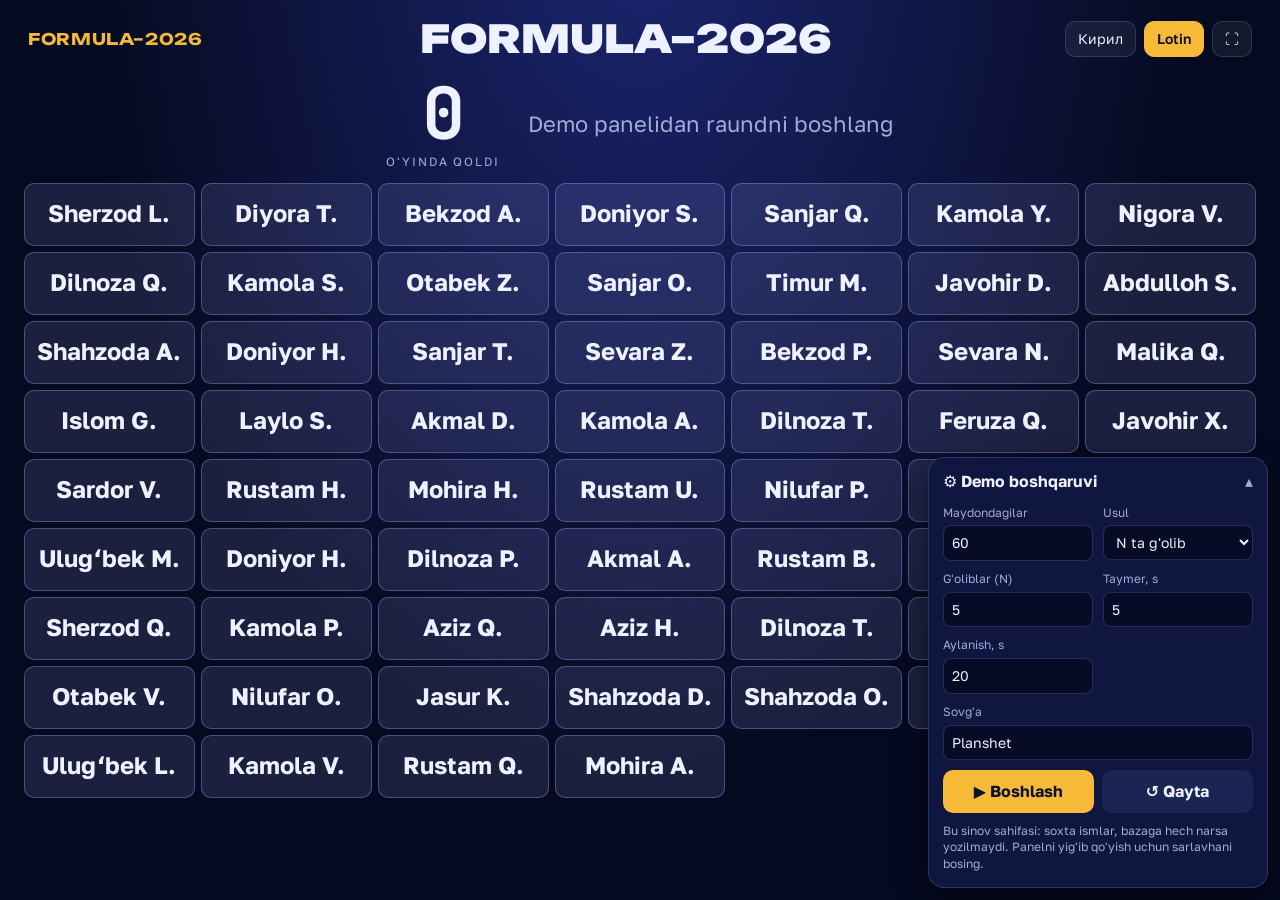
==== public/live-demo.html @ 5ab70eb4 "first commit" ====
<!doctype html>
<html lang="uz-Latn"><head><meta charset="utf-8">
<meta name="viewport" content="width=device-width,initial-scale=1,viewport-fit=cover">
<title>FORMULA–2026 · Nomlar maydoni (demo)</title>
<link rel="preconnect" href="https://fonts.googleapis.com">
<link rel="preconnect" href="https://fonts.gstatic.com" crossorigin>
<link rel="stylesheet" href="https://fonts.googleapis.com/css2?family=Unbounded:wght@500;700;900&family=Golos+Text:wght@400;500;600;700&family=JetBrains+Mono:wght@500;700&display=swap">
<style>
:root{--bg:#060a20;--line:rgba(170,182,255,.2);--fg:#eef1ff;--muted:#a3abd6;--amber:#f6b938;--teal:#4fd6c4;--lav:#a3acf5;--coral:#ff7a5c;
--f-display:"Unbounded","Golos Text",system-ui,sans-serif;--f-body:"Golos Text",system-ui,-apple-system,"Segoe UI",sans-serif;--f-mono:"JetBrains Mono",ui-monospace,Menlo,monospace;
--th:40px;--cols:6;color-scheme:dark}
*{box-sizing:border-box}[hidden]{display:none!important}
html,body{margin:0;min-height:100%}
body{background:radial-gradient(ellipse at 50% -10%,#1b2670 0,var(--bg) 62%) fixed;color:var(--fg);font:16px/1.4 var(--f-body);min-height:100vh;overflow-x:hidden}
header{display:grid;grid-template-columns:auto 1fr auto;gap:10px 20px;align-items:center;padding:12px clamp(12px,2.5vw,28px)}
.brand{font-family:var(--f-display);font-weight:700;letter-spacing:.04em;font-size:clamp(12px,1.4vw,16px);color:var(--amber);text-decoration:none}
.title{display:flex;flex-wrap:wrap;align-items:baseline;gap:6px 16px;justify-content:center;text-align:center;min-width:0}
.title .rnd{font-family:var(--f-display);font-weight:900;font-size:clamp(20px,3vw,40px)}
.title .prize{font-family:var(--f-display);font-weight:700;font-size:clamp(15px,2.2vw,28px);color:var(--amber)}
.tools{display:flex;gap:8px;align-items:center}
.tools button{border:1px solid var(--line);background:rgba(255,255,255,.06);color:var(--fg);padding:7px 12px;border-radius:10px;font:inherit;font-size:14px;cursor:pointer}
.tools button[aria-pressed=true]{background:var(--amber);color:#0c1230;border-color:var(--amber);font-weight:600}
@media (max-width:640px){header{grid-template-columns:1fr auto}.title{grid-column:1/-1;grid-row:2}}

/* holat qatori */
.status{display:flex;flex-wrap:wrap;align-items:center;justify-content:center;gap:10px 28px;padding:0 16px 12px}
.big{font-family:var(--f-mono);font-weight:700;font-size:clamp(34px,6vw,72px);line-height:1}
.big.warn{color:var(--coral)}
.lbl{font-size:12px;letter-spacing:.16em;text-transform:uppercase;color:var(--muted)}
.stat{display:flex;flex-direction:column;align-items:center;gap:4px}
.msg{font-size:clamp(15px,1.8vw,22px);color:var(--muted);text-align:center}
.live{display:inline-flex;align-items:center;gap:8px;font-family:var(--f-mono);font-size:13px;letter-spacing:.12em;color:var(--muted)}
.live i{width:10px;height:10px;border-radius:50%;background:var(--coral);animation:pulse 1.4s infinite}
@keyframes pulse{0%{box-shadow:0 0 0 0 rgba(255,122,92,.7)}70%{box-shadow:0 0 0 12px rgba(255,122,92,0)}100%{box-shadow:0 0 0 0 rgba(255,122,92,0)}}

/* nomlar maydoni */
#grid{display:grid;grid-template-columns:repeat(var(--cols),minmax(0,1fr));gap:6px;padding:0 clamp(10px,2vw,24px) 24px}
.tile{height:var(--th);border-radius:10px;display:flex;align-items:center;justify-content:center;padding:0 8px;
  font-weight:700;font-size:calc(var(--th)*.38);white-space:nowrap;overflow:hidden;text-overflow:ellipsis;
  background:rgba(163,172,245,.14);border:1px solid rgba(163,172,245,.35);color:var(--fg);
  transition:opacity .5s,filter .5s,transform .5s,background .3s,border-color .3s}
.tile span{overflow:hidden;text-overflow:ellipsis}
body.cd .tile{animation:breathe 2.4s ease-in-out infinite;animation-delay:calc(var(--i)*-37ms)}
@keyframes breathe{50%{background:rgba(79,214,196,.18);border-color:rgba(79,214,196,.5)}}
.tile.hot{background:rgba(246,185,56,.35);border-color:var(--amber);transform:scale(1.04)}
.tile.drop{animation:shake .55s ease-in-out}
@keyframes shake{20%{transform:translateX(-4px) rotate(-2deg)}40%{transform:translateX(4px) rotate(2deg)}60%{transform:translateX(-3px)}80%{transform:translateX(2px)}}
.tile.out{opacity:.13;filter:grayscale(1);transform:scale(.92);background:rgba(255,255,255,.03);border-color:transparent}
.tile.win{background:var(--amber);color:#0c1230;border-color:#fff;transform:scale(1.06);box-shadow:0 0 24px rgba(246,185,56,.6);z-index:1}

/* g'oliblar ekrani */
#winbox{position:fixed;inset:0;z-index:20;display:grid;place-items:center;background:rgba(4,7,24,.82);backdrop-filter:blur(4px);padding:24px;overflow:auto}
.winin{max-width:1100px;width:100%;text-align:center}
.winin h2{font-family:var(--f-display);font-weight:900;font-size:clamp(26px,5vw,60px);margin:0 0 6px}
.winin .pz{font-family:var(--f-display);color:var(--amber);font-size:clamp(16px,2.4vw,30px);margin-bottom:24px}
.wlist{display:flex;flex-wrap:wrap;justify-content:center;gap:14px}
.wcard{min-width:200px;padding:16px 22px;border-radius:18px;background:rgba(246,185,56,.14);border:2px solid var(--amber);animation:pop .6s both}
.wcard .n{font-family:var(--f-display);font-weight:700;font-size:clamp(20px,3vw,38px)}
.wcard .p{font-family:var(--f-mono);color:var(--muted);font-size:14px;margin-top:4px}
@keyframes pop{from{opacity:0;transform:translateY(20px) scale(.9)}to{opacity:1;transform:none}}
.winin .close{margin-top:26px;border:1px solid var(--line);background:rgba(255,255,255,.08);color:var(--fg);padding:9px 16px;border-radius:10px;font:inherit;cursor:pointer}

/* demo boshqaruvi */
#demo{position:fixed;right:12px;bottom:12px;z-index:30;width:min(340px,calc(100vw - 24px));background:#0f1640;border:1px solid var(--line);border-radius:16px;box-shadow:0 12px 30px rgba(0,0,0,.5)}
#demo summary{cursor:pointer;padding:12px 14px;font-weight:700;list-style:none;display:flex;justify-content:space-between}
#demo summary::after{content:"▾";color:var(--muted)}#demo[open] summary::after{content:"▴"}
#demo .body{padding:0 14px 14px;display:grid;grid-template-columns:1fr 1fr;gap:10px}
#demo label{display:flex;flex-direction:column;gap:4px;font-size:12px;color:var(--muted)}
#demo input,#demo select{background:#070b26;color:var(--fg);border:1px solid var(--line);border-radius:8px;padding:7px 8px;font:inherit;font-size:14px;width:100%}
#demo .full{grid-column:1/-1}
#demo .go{grid-column:1/-1;display:flex;gap:8px}
#demo button{flex:1;border:0;border-radius:10px;padding:10px;font:inherit;font-weight:700;cursor:pointer;background:var(--amber);color:#0c1230}
#demo button.g{background:#1b2554;color:var(--fg)}
#demo .note{grid-column:1/-1;font-size:12px;color:var(--muted)}
#conf{position:fixed;inset:0;width:100%;height:100%;pointer-events:none;z-index:25}
@media (prefers-reduced-motion: reduce){.tile,body.cd .tile{animation:none!important;transition:none}}
</style></head><body>
<header>
  <a class="brand" href="/">FORMULA–2026</a>
  <div class="title"><span class="rnd" id="rnd">Raund #—</span><span class="prize" id="prize"></span></div>
  <div class="tools"><span class="live" id="live" hidden><i></i>DEMO</span><button id="sc-cyr" type="button" aria-pressed="false">Кирил</button><button id="sc-lat" type="button" aria-pressed="true">Lotin</button><button id="fs" type="button" title="To'liq ekran">⛶</button></div>
</header>
<div class="status">
  <div class="stat" id="s-cd" hidden><div class="big" id="cd">00:00</div><div class="lbl" id="cd-l"></div></div>
  <div class="stat"><div class="big" id="left">0</div><div class="lbl" id="left-l"></div></div>
  <div class="stat" id="s-win"><div class="big" style="color:var(--amber)" id="nwin">—</div><div class="lbl" id="nwin-l"></div></div>
  <div class="msg" id="msg"></div>
</div>
<div id="grid"></div>

<div id="winbox" hidden><div class="winin"><h2 id="w-h"></h2><div class="pz" id="w-pz"></div><div class="wlist" id="wlist"></div><button class="close" id="w-close"></button></div></div>
<canvas id="conf"></canvas>

<details id="demo" open>
  <summary>⚙ Demo boshqaruvi</summary>
  <div class="body">
    <label>Maydondagilar<input id="o-k" type="number" min="1" max="400" value="60"></label>
    <label>Usul<select id="o-mode"><option value="top_n">N ta g'olib</option><option value="chance">p% ehtimol</option></select></label>
    <label id="o-nl">G'oliblar (N)<input id="o-n" type="number" min="1" value="5"></label>
    <label id="o-pl" hidden>Ehtimol %<input id="o-p" type="number" min="1" max="100" value="10"></label>
    <label>Taymer, s<input id="o-cd" type="number" min="0" max="600" value="5"></label>
    <label>Aylanish, s<input id="o-spin" type="number" min="8" max="120" value="20"></label>
    <label class="full">Sovg'a<input id="o-prize" value="Planshet"></label>
    <div class="go"><button id="o-go">▶ Boshlash</button><button class="g" id="o-reset">↺ Qayta</button></div>
    <div class="note">Bu sinov sahifasi: soxta ismlar, bazaga hech narsa yozilmaydi. Panelni yig'ib qo'yish uchun sarlavhani bosing.</div>
  </div>
</details>

<script>
const $=id=>document.getElementById(id);
/* ---------- matnlar (lotin / kirill) ---------- */
const TXT={
 lat:{round:"Raund",prize:"Sovg'a",left:"o'yinda qoldi",winners:"g'olib",chanceW:"har biriga",cdL:"boshlanishiga",
  wait:"Taymer tugashi bilan nomlar o'cha boshlaydi",spin:"Kimning nomi oxirigacha qoladi?",last:"Oxirgi soniyalar…",
  done:"G'oliblar!",none:"Bu safar g'olib chiqmadi",idle:"Demo panelidan raundni boshlang",close:"Yopish",unknown:"?"},
 cyr:{round:"Раунд",prize:"Совға",left:"ўйинда қолди",winners:"ғолиб",chanceW:"ҳар бирига",cdL:"бошланишига",
  wait:"Таймер тугаши билан номлар ўча бошлайди",spin:"Кимнинг номи охиригача қолади?",last:"Охирги сониялар…",
  done:"Ғолиблар!",none:"Бу сафар ғолиб чиқмади",idle:"Демо панелидан раундни бошланг",close:"Ёпиш",unknown:"?"}};
let script="lat";try{script=localStorage.getItem("ff-script")==="cyr"?"cyr":"lat"}catch(e){}
const t=k=>TXT[script][k];
function setScript(s){script=s;try{localStorage.setItem("ff-script",s)}catch(e){}
  $("sc-cyr").setAttribute("aria-pressed",String(s==="cyr"));$("sc-lat").setAttribute("aria-pressed",String(s==="lat"));
  document.documentElement.lang=s==="lat"?"uz-Latn":"uz-Cyrl";paintStatic();paintWin()}
$("sc-cyr").onclick=()=>setScript("cyr");$("sc-lat").onclick=()=>setScript("lat");
$("fs").onclick=()=>{document.fullscreenElement?document.exitFullscreen():document.documentElement.requestFullscreen?.()};

/* ---------- holat (keyin serverdan keladigan shaklda) ----------
  st = {status:"idle|countdown|spinning|done", number, prize, mode, n, chance_pct,
        names:[{name,passport_no}], countdown_ends_ms, spin_start_ms, spin_end_ms,
        out:[{i, at_ms}]  // o'chish tartibi va vaqti, winners:[indekslar]} */
let st={status:"idle"};const now=()=>Date.now();

/* ---------- demo: soxta maydon va natija ---------- */
const FIRST=["Aziz","Dilnoza","Jasur","Madina","Bekzod","Zilola","Sardor","Nigora","Otabek","Malika","Sherzod","Gulnora","Javohir","Sevara","Ulugʻbek","Shahzoda","Doniyor","Kamola","Islom","Mohira","Timur","Laylo","Abdulloh","Muslima","Sanjar","Nilufar","Rustam","Feruza","Akmal","Diyora"];
const LETTERS="ABDEFGHIJKLMNOPQRSTUVXYZ";
const R=n=>Math.floor(Math.random()*n);
function fakeNames(k){return Array.from({length:k},(_,i)=>({name:FIRST[R(FIRST.length)]+" "+LETTERS[R(LETTERS.length)]+".",passport_no:"F26-"+String(i+1).padStart(4,"0")}))}
function shuffle(a){for(let i=a.length-1;i>0;i--){const j=R(i+1);[a[i],a[j]]=[a[j],a[i]]}return a}
/* o'chish vaqtlari: boshida tez, oxirida sekin (ease-out teskari funksiyasi) */
function schedule(k,winners,start,spinMs){
  const losers=shuffle([...Array(k).keys()].filter(i=>!winners.includes(i)));
  const T=spinMs-2200,P=1.6,L=losers.length;
  return losers.map((i,idx)=>({i,at_ms:start+Math.round(T*(1-Math.pow(1-(idx+1)/L,1/P)))}));
}
function demoStart(){
  const k=Math.max(1,Math.min(400,+$("o-k").value||60)),mode=$("o-mode").value,n=Math.max(1,+$("o-n").value||1),p=Math.min(100,Math.max(1,+$("o-p").value||10));
  const cd=Math.max(0,+$("o-cd").value||0)*1000,spin=Math.min(120,Math.max(8,+$("o-spin").value||20))*1000;
  const names=fakeNames(k);
  const winners=mode==="top_n"?shuffle([...Array(k).keys()]).slice(0,Math.min(n,k)):[...Array(k).keys()].filter(()=>Math.random()*100<p);
  const t0=now()+cd;
  st={status:cd?"countdown":"spinning",number:(st.number||0)+1,prize:$("o-prize").value.trim(),mode,n,chance_pct:p,names,
      countdown_ends_ms:t0,spin_start_ms:t0,spin_end_ms:t0+spin,out:schedule(k,winners,t0,spin),winners};
  $("demo").open=false;
  build();paintStatic();
}
$("o-go").onclick=demoStart;
$("o-reset").onclick=()=>{st={status:"idle",number:st.number};build();paintStatic()};
$("o-mode").onchange=()=>{const top=$("o-mode").value==="top_n";$("o-nl").hidden=!top;$("o-pl").hidden=top};

/* ---------- chizish ---------- */
let tiles=[],outPtr=0,shownDone=false;
function build(){
  const g=$("grid");g.innerHTML="";tiles=[];outPtr=0;shownDone=false;$("winbox").hidden=true;
  (st.names||[]).forEach((x,i)=>{const d=document.createElement("div");d.className="tile";d.style.setProperty("--i",i);
    const s=document.createElement("span");s.textContent=x.name;d.title=x.name+" · "+x.passport_no;d.append(s);g.append(d);tiles.push(d)});
  layout();
}
/* plitkalar ekranga sig'adigan eng katta o'lcham */
function layout(){
  const k=tiles.length;if(!k)return;
  const g=$("grid"),W=g.clientWidth-parseFloat(getComputedStyle(g).paddingLeft)*2,gap=6;
  const H=Math.max(240,innerHeight-g.getBoundingClientRect().top-window.scrollY-20);
  const MINW=108;   // ism o'qiladigan eng kichik plitka eni
  let best=null;
  for(let cols=1;cols<=Math.min(k,40);cols++){
    const tw=(W-gap*(cols-1))/cols,th=Math.min(tw/2.7,72),rows=Math.ceil(k/cols);
    if(tw<MINW)break;
    if(rows*th+gap*(rows-1)<=H){best={cols,th};break}
  }
  if(!best){  // sig'masa — o'qiladigan o'lcham, sahifa pastga aylanadi
    const cols=Math.max(1,Math.floor((W+gap)/(MINW+gap))),tw=(W-gap*(cols-1))/cols;
    best={cols,th:Math.max(30,Math.min(44,tw/2.9))}}
  document.documentElement.style.setProperty("--cols",best.cols);
  document.documentElement.style.setProperty("--th",Math.max(22,Math.floor(best.th))+"px");
}
addEventListener("resize",layout);
const mmss=ms=>{const s=Math.max(0,Math.ceil(ms/1000));return String(Math.floor(s/60)).padStart(2,"0")+":"+String(s%60).padStart(2,"0")};
function remaining(){return tiles.length-outPtr}
function paintStatic(){
  $("rnd").textContent=st.status==="idle"&&!st.names?"FORMULA–2026":t("round")+" #"+(st.number??"—");
  $("prize").textContent=st.prize?t("prize")+": "+st.prize:"";
  $("left-l").textContent=t("left");
  $("nwin").textContent=st.mode==="chance"?(st.chance_pct+"%"):(st.n??"—");
  $("nwin-l").textContent=st.mode==="chance"?t("chanceW"):t("winners");
  $("s-win").hidden=!st.names;$("cd-l").textContent=t("cdL");
  $("w-close").textContent=t("close");
}
function frame(){
  const tm=now(),s=st;
  document.body.classList.toggle("cd",s.status==="countdown");
  $("live").hidden=!(s.status==="countdown"||s.status==="spinning");
  // holat o'tishlari (serverda ham shunday bo'ladi)
  if(s.status==="countdown"&&tm>=s.countdown_ends_ms)s.status="spinning";
  if(s.status==="spinning"&&tm>=s.spin_end_ms)s.status="done";
  // taymer
  $("s-cd").hidden=s.status!=="countdown";
  if(s.status==="countdown"){const left=s.countdown_ends_ms-tm;$("cd").textContent=mmss(left);$("cd").classList.toggle("warn",left<=5000)}
  // o'chirish
  if(s.status==="spinning"||s.status==="done"){
    while(outPtr<s.out.length&&s.out[outPtr].at_ms<=tm){
      const el=tiles[s.out[outPtr].i];el.classList.remove("hot");
      if(remaining()<=(s.winners.length+4)){el.classList.add("drop");setTimeout(()=>el.classList.add("out"),520)}else el.classList.add("out");
      outPtr++}
  }
  $("left").textContent=s.names?remaining():"0";
  $("msg").textContent=s.status==="idle"?t("idle"):s.status==="countdown"?t("wait"):s.status==="spinning"?(remaining()<=s.winners.length+4?t("last"):t("spin")):(s.winners.length?t("done"):t("none"));
  if(s.status==="done"&&!shownDone){shownDone=true;s.winners.forEach(i=>tiles[i].classList.add("win"));setTimeout(()=>{paintWin();$("winbox").hidden=false;if(s.winners.length)confetti()},900)}
  requestAnimationFrame(frame);
}
/* aylanish paytida qolganlar orasida "yugurib yuruvchi" yorug'lik */
setInterval(()=>{
  if(st.status!=="spinning")return;
  tiles.forEach(x=>x.classList.remove("hot"));
  const alive=tiles.filter(x=>!x.classList.contains("out"));
  for(let j=0;j<Math.min(3,alive.length);j++)alive[R(alive.length)].classList.add("hot");
},140);
function paintWin(){
  if(!st.names||st.status!=="done")return;
  $("w-h").textContent=st.winners.length?t("done"):t("none");
  $("w-pz").textContent=st.prize?t("prize")+": "+st.prize:"";
  const box=$("wlist");box.innerHTML="";
  st.winners.forEach((i,j)=>{const c=document.createElement("div");c.className="wcard";c.style.animationDelay=(j*.25)+"s";
    c.innerHTML='<div class="n"></div><div class="p"></div>';c.children[0].textContent=st.names[i].name;c.children[1].textContent=st.names[i].passport_no;box.append(c)});
}
$("w-close").onclick=()=>{$("winbox").hidden=true};

/* ---------- konfetti ---------- */
function confetti(){
  if(matchMedia("(prefers-reduced-motion: reduce)").matches)return;
  const c=$("conf"),x=c.getContext("2d"),W=c.width=innerWidth,H=c.height=innerHeight,cols=["#f6b938","#4fd6c4","#a3acf5","#ff7a5c","#fff"];
  const ps=Array.from({length:240},()=>({x:W*(.2+Math.random()*.6),y:H*.3,vx:(Math.random()-.5)*16,vy:-Math.random()*15-4,s:Math.random()*8+4,c:cols[R(5)],r:Math.random()*6}));
  const t0=performance.now();
  (function f(tt){x.clearRect(0,0,W,H);ps.forEach(p=>{p.vy+=.3;p.x+=p.vx;p.y+=p.vy;p.r+=.12;x.save();x.translate(p.x,p.y);x.rotate(p.r);x.fillStyle=p.c;x.fillRect(-p.s/2,-p.s/4,p.s,p.s/2);x.restore()});
    if(tt-t0<3800)requestAnimationFrame(f);else x.clearRect(0,0,W,H)})(t0);
}

setScript(script);
st={status:"idle",names:fakeNames(60),mode:"top_n",n:5,number:0};build();st.names=null;paintStatic();
requestAnimationFrame(frame);
</script></body></html>
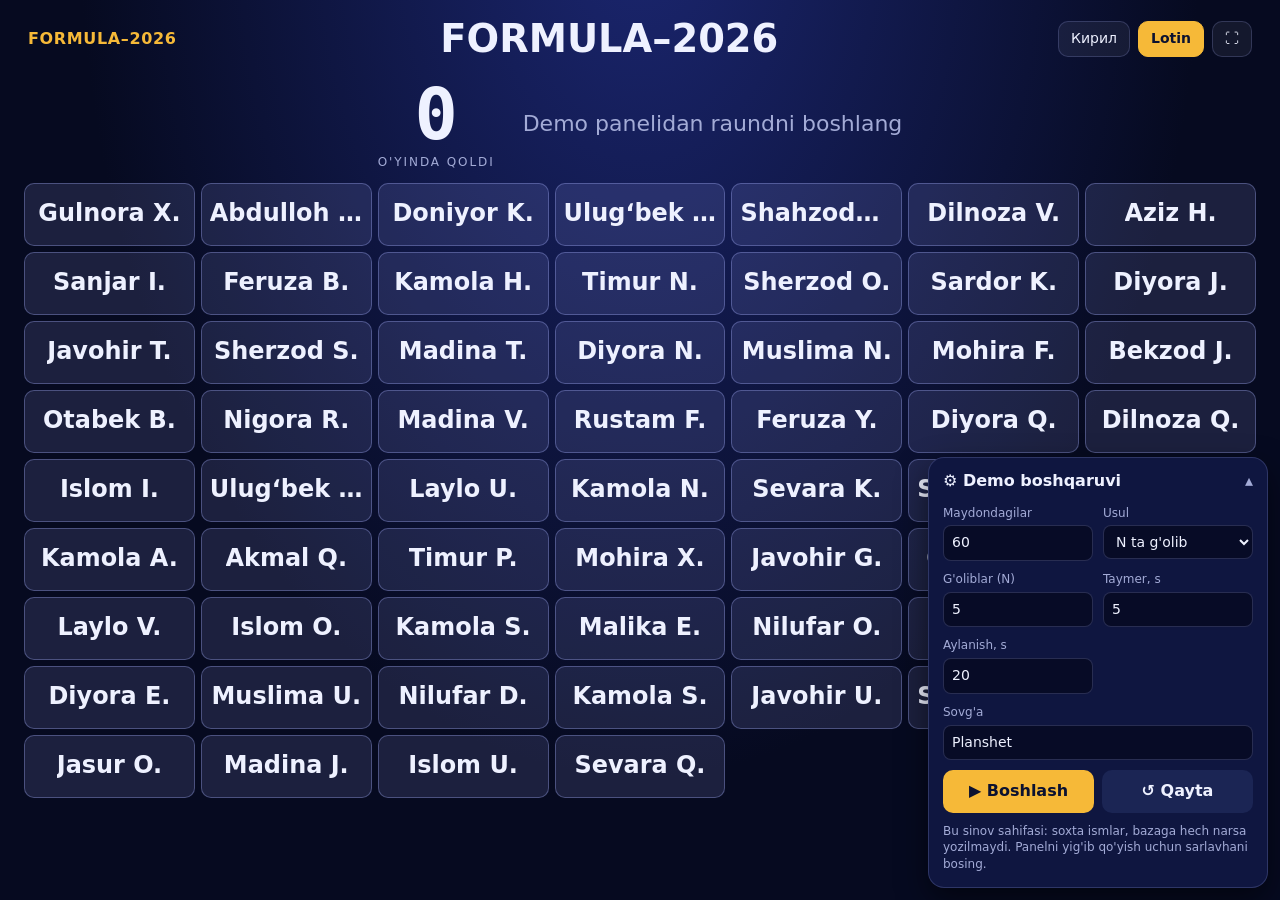
==== commit bb3b1844: "Tashrif buyuruvchi turlari, Excel eksport, telefon maskasi va bir nechta tuzatish - Tashrif buyuruvc" ====
--- a/public/live-demo.html
+++ b/public/live-demo.html
@@ -2,9 +2,11 @@
 <html lang="uz-Latn"><head><meta charset="utf-8">
 <meta name="viewport" content="width=device-width,initial-scale=1,viewport-fit=cover">
 <title>FORMULA–2026 · Nomlar maydoni (demo)</title>
-<link rel="preconnect" href="https://fonts.googleapis.com">
-<link rel="preconnect" href="https://fonts.gstatic.com" crossorigin>
-<link rel="stylesheet" href="https://fonts.googleapis.com/css2?family=Unbounded:wght@500;700;900&family=Golos+Text:wght@400;500;600;700&family=JetBrains+Mono:wght@500;700&display=swap">
+<link rel="preload" href="/fonts/golos-text-cyrillic.woff2" as="font" type="font/woff2" crossorigin>
+<link rel="preload" href="/fonts/golos-text-cyrillic-ext.woff2" as="font" type="font/woff2" crossorigin>
+<link rel="preload" href="/fonts/unbounded-cyrillic.woff2" as="font" type="font/woff2" crossorigin>
+<link rel="preload" href="/fonts/unbounded-cyrillic-ext.woff2" as="font" type="font/woff2" crossorigin>
+<link rel="stylesheet" href="/fonts/fonts.css">
 <style>
 :root{--bg:#060a20;--line:rgba(170,182,255,.2);--fg:#eef1ff;--muted:#a3abd6;--amber:#f6b938;--teal:#4fd6c4;--lav:#a3acf5;--coral:#ff7a5c;
 --f-display:"Unbounded","Golos Text",system-ui,sans-serif;--f-body:"Golos Text",system-ui,-apple-system,"Segoe UI",sans-serif;--f-mono:"JetBrains Mono",ui-monospace,Menlo,monospace;
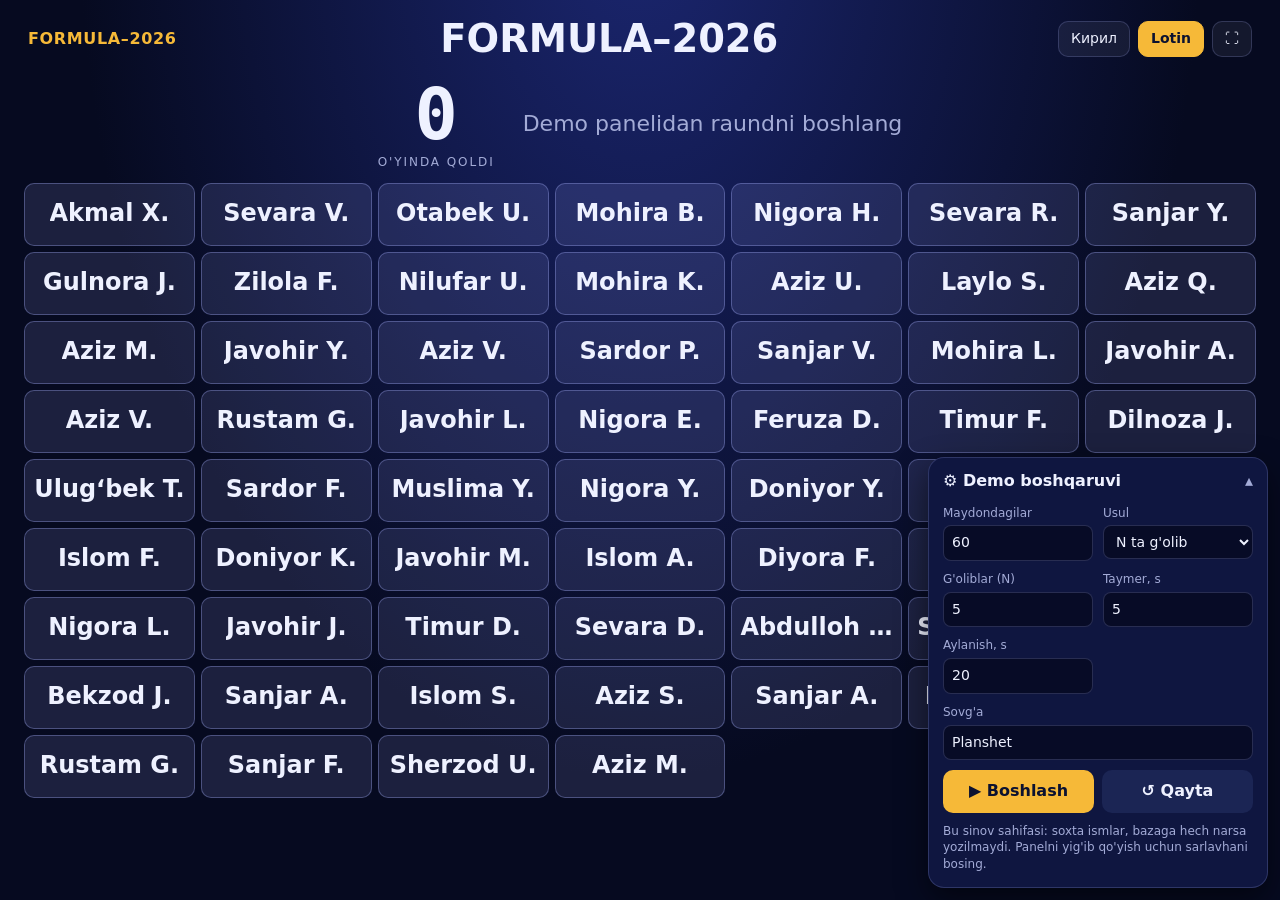
==== commit 0c6f9b2b: "new" ====
--- a/public/live-demo.html
+++ b/public/live-demo.html
@@ -118,9 +118,9 @@
  cyr:{round:"Раунд",prize:"Совға",left:"ўйинда қолди",winners:"ғолиб",chanceW:"ҳар бирига",cdL:"бошланишига",
   wait:"Таймер тугаши билан номлар ўча бошлайди",spin:"Кимнинг номи охиригача қолади?",last:"Охирги сониялар…",
   done:"Ғолиблар!",none:"Бу сафар ғолиб чиқмади",idle:"Демо панелидан раундни бошланг",close:"Ёпиш",unknown:"?"}};
-let script="lat";try{script=localStorage.getItem("ff-script")==="cyr"?"cyr":"lat"}catch(e){}
+let script="lat";try{script=JSON.parse(localStorage.getItem("ff-script")||'"lat"')==="cyr"?"cyr":"lat"}catch(e){}
 const t=k=>TXT[script][k];
-function setScript(s){script=s;try{localStorage.setItem("ff-script",s)}catch(e){}
+function setScript(s){script=s;try{localStorage.setItem("ff-script",JSON.stringify(s))}catch(e){}
   $("sc-cyr").setAttribute("aria-pressed",String(s==="cyr"));$("sc-lat").setAttribute("aria-pressed",String(s==="lat"));
   document.documentElement.lang=s==="lat"?"uz-Latn":"uz-Cyrl";paintStatic();paintWin()}
 $("sc-cyr").onclick=()=>setScript("cyr");$("sc-lat").onclick=()=>setScript("lat");
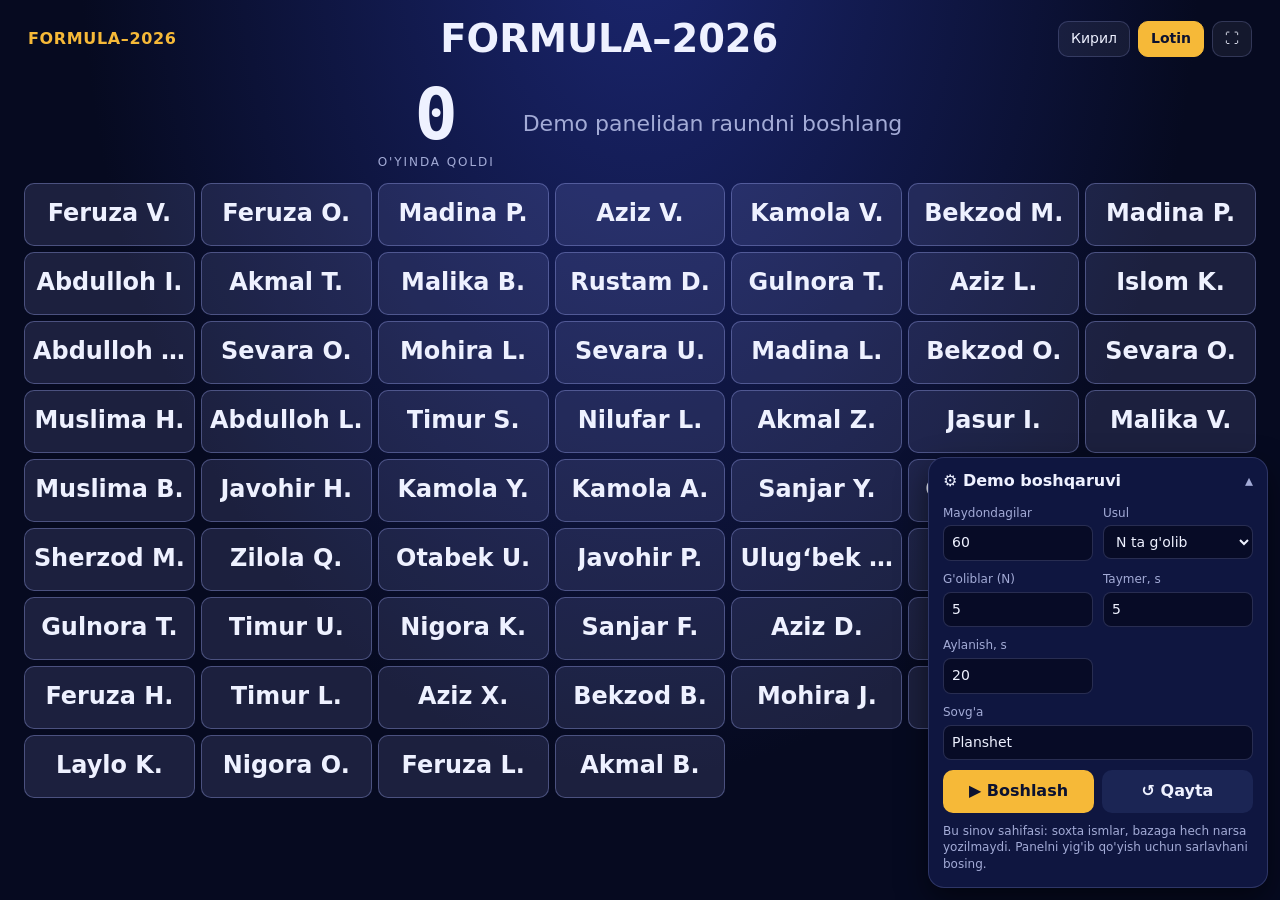
==== commit c97d12eb: "new" ====
--- a/public/live-demo.html
+++ b/public/live-demo.html
@@ -1,6 +1,11 @@
 <!doctype html>
 <html lang="uz-Latn"><head><meta charset="utf-8">
 <meta name="viewport" content="width=device-width,initial-scale=1,viewport-fit=cover">
+<link rel="icon" href="/favicon.ico" sizes="48x48">
+<link rel="icon" href="/favicon-32.png" type="image/png" sizes="32x32">
+<link rel="apple-touch-icon" href="/apple-touch-icon.png">
+<link rel="manifest" href="/site.webmanifest">
+<meta name="theme-color" content="#0c1230">
 <title>FORMULA–2026 · Nomlar maydoni (demo)</title>
 <link rel="preload" href="/fonts/golos-text-cyrillic.woff2" as="font" type="font/woff2" crossorigin>
 <link rel="preload" href="/fonts/golos-text-cyrillic-ext.woff2" as="font" type="font/woff2" crossorigin>
